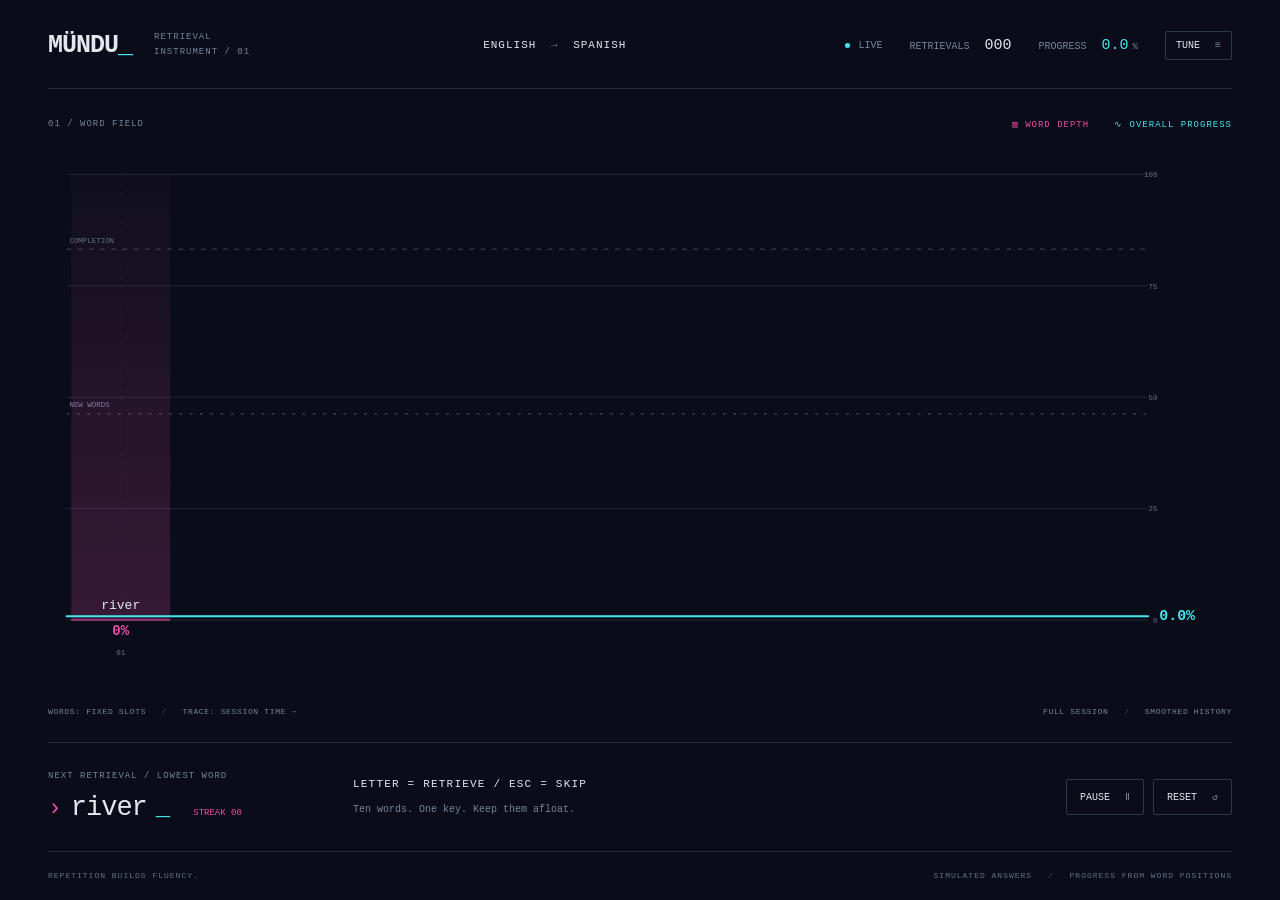
==== index.html @ be2f01e1 "chore: save physics explorer, simulations, and visual assets" ====
<!doctype html>
<html lang="en">
<head>
  <meta charset="utf-8">
  <meta name="viewport" content="width=device-width, initial-scale=1">
  <meta name="theme-color" content="#0A0D19">
  <title>Mündu — Retrieval instrument</title>
  <link rel="stylesheet" href="style.css">
  <script src="physics.js" defer></script>
  <script src="app.js" defer></script>
</head>
<body>
  <main>
    <header>
      <div class="identity"><h1>MÜNDU<span>_</span></h1><span class="edition">RETRIEVAL INSTRUMENT / 01</span></div>
      <div class="language">ENGLISH <span>→</span> SPANISH</div>
      <div class="readouts"><span class="status"><i id="status-dot"></i><span id="status">LIVE</span></span><span>RETRIEVALS <b id="count">000</b></span><span>PROGRESS <b id="score">0.0</b><small>%</small></span><button id="tune" type="button" aria-expanded="false" aria-controls="tuning-panel">TUNE <span>≡</span></button></div>
    </header>

    <section id="tuning-panel" class="tuning-panel" aria-label="Live tuning settings" hidden>
      <div class="tuning-title"><span>INSTRUMENT TUNING</span><button id="tuning-close" type="button" aria-label="Close tuning settings">CLOSE ×</button></div>
      <p>Change values live. Session Reset keeps your settings; reload restores defaults.</p>
      <div id="tuning-fields"></div>
      <button id="tuning-defaults" type="button">RESTORE DEFAULT SETTINGS ↺</button>
    </section>

    <section class="instrument" aria-label="Vocabulary states and session performance">
      <div class="chart-heading"><span>01 / WORD FIELD</span><div class="legend"><span class="magenta">▥ WORD DEPTH</span><span class="cyan">∿ OVERALL PROGRESS</span></div></div>
      <div class="chart-wrap">
        <svg id="chart" viewBox="0 0 1270 560" role="img" aria-labelledby="chart-title chart-description">
          <title id="chart-title">Falling vocabulary and overall progress</title>
          <desc id="chart-description">One word begins active; the remaining words appear progressively in ten fixed slots. Active words fall with time and rise on retrieval. The cyan line independently shows successive progress observations, from zero at the bottom to one hundred at the top.</desc>
          <defs><linearGradient id="bar-fill" x1="0" y1="0" x2="0" y2="1"><stop offset="0" stop-color="#ED4CA8" stop-opacity=".025"/><stop offset="1" stop-color="#ED4CA8" stop-opacity=".20"/></linearGradient></defs>
          <g id="grid"></g><g id="bars"></g>
          <path id="trace" fill="none" stroke="#43E6ED" stroke-width="2.3" stroke-linejoin="round" stroke-linecap="round"/>
          <g id="labels"></g>
          <text id="trace-percentage" x="1192" y="498" fill="#43E6ED" font-size="16" font-weight="700" dominant-baseline="central" stroke="#0A0D19" stroke-width="4" paint-order="stroke" aria-label="Current overall progress">0.0%</text>
        </svg>
      </div>
      <div class="chart-foot"><span>WORDS: FIXED SLOTS <span class="divider">/</span> TRACE: SESSION TIME →</span><span>FULL SESSION <span class="divider">/</span> SMOOTHED HISTORY</span></div>
    </section>

    <section class="terminal" aria-label="Retrieval controls">
      <div class="target"><span class="eyebrow">NEXT RETRIEVAL / LOWEST WORD</span><div><span class="chevron">›</span> <strong id="target-word">window</strong><span class="cursor">_</span><span id="target-streak" class="streak">STREAK 00</span><span id="target-hint" class="streak" hidden></span></div></div>
      <div class="instruction"><span id="prompt">LETTER = RETRIEVE / ESC = SKIP</span><span id="feedback">Ten words. One key. Keep them afloat.</span></div>
      <div class="controls"><button id="pause" type="button">PAUSE <span>Ⅱ</span></button><button id="reset" type="button">RESET <span>↺</span></button></div>
    </section>
    <footer><span>REPETITION BUILDS FLUENCY.</span><span>SIMULATED ANSWERS <span class="divider">/</span> PROGRESS FROM WORD POSITIONS</span></footer>
  </main>
  <dialog id="completion-screen" aria-labelledby="completion-title" aria-describedby="completion-description">
    <div class="completion-top"><span><i></i> SESSION COMPLETE</span><span>MÜNDU / FINISH SIGNAL</span></div>
    <div class="completion-hero">
      <div><p class="completion-kicker">EVERY WORD. OVER THE LINE.</p><h2 id="completion-title">ALL WORDS<br><em>AFLOAT.</em></h2><p id="completion-description">You lifted the entire vocabulary.<br>One complete journey.</p></div>
      <div class="completion-percent">100<span>%</span><small>DATASET COMPLETE</small></div>
    </div>
    <div class="completion-bottom">
      <div class="completion-stats"><span>SESSION TIME <b id="completion-time">00:00</b></span><span>ANSWERS <b id="completion-count">0</b></span><span>WORDS <b id="completion-word-count">—</b></span></div>
      <div class="completion-actions"><button id="completion-review" type="button">VIEW JOURNEY ↗</button><button id="completion-again" type="button" autofocus>PLAY AGAIN <span>↺</span></button></div>
    </div>
  </dialog>
</body>
</html>
---- style.css ----
:root { color-scheme: dark; --bg:#0A0D19; --text:#e3e8ef; --muted:#778399; --line:#232a3b; --cyan:#43E6ED; --pink:#ED4CA8; }
* { box-sizing:border-box; }
body { margin:0; background:var(--bg); color:var(--text); font-family:ui-monospace,SFMono-Regular,Menlo,Consolas,"Liberation Mono",monospace; }
main { min-height:100svh; max-width:1800px; margin:auto; padding:30px 48px 20px; display:flex; flex-direction:column; }
header { display:flex; align-items:center; justify-content:space-between; gap:28px; padding-bottom:27px; border-bottom:1px solid var(--line); }
h1 { font-size:25px; letter-spacing:-1px; margin:0; font-weight:600; } h1 span { color:var(--cyan); }
.identity { display:flex; gap:22px; align-items:center; } .edition { font-size:9px; color:var(--muted); letter-spacing:1px; max-width:110px; line-height:1.7; }
.language { font-size:11px; letter-spacing:1px; white-space:nowrap; } .language span { color:var(--muted); margin:0 7px; }
.readouts { display:flex; gap:27px; font-size:10px; color:var(--muted); align-items:center; white-space:nowrap; }
.readouts b { color:var(--text); font-size:15px; font-weight:400; margin-left:9px; font-variant-numeric:tabular-nums; } .readouts #score { color:var(--cyan); } small { font-size:9px; margin-left:4px; }
.status { display:flex; align-items:center; gap:8px; } .status i { width:5px; height:5px; border-radius:50%; background:var(--cyan); } .status.paused i { background:var(--muted); }
.instrument { flex:1; display:flex; flex-direction:column; padding-top:30px; min-height:380px; }
.chart-heading,.chart-foot { display:flex; align-items:center; justify-content:space-between; color:var(--muted); font-size:9px; letter-spacing:1px; gap:15px; }
.legend { display:flex; gap:25px; } .magenta { color:var(--pink); } .cyan { color:var(--cyan); }
.chart-wrap { flex:1; display:flex; align-items:stretch; margin:22px 0 14px; min-height:340px; }
svg { display:block; width:100%; height:100%; min-height:340px; max-height:calc(100svh - 300px); overflow:visible; }
.chart-foot { font-size:8px; letter-spacing:.65px; padding-bottom:26px; } .divider { color:#3f4c64; padding:0 10px; }
.terminal { border-top:1px solid var(--line); border-bottom:1px solid var(--line); padding:28px 0; display:flex; align-items:center; gap:35px; }
.target { min-width:270px; } .eyebrow { color:var(--muted); font-size:9px; letter-spacing:1px; display:block; margin-bottom:12px; } .target>div { display:flex; align-items:baseline; gap:9px; }
.target strong { font-size:27px; font-weight:400; letter-spacing:-1px; } .chevron { color:var(--pink); font-size:23px; } .cursor { color:var(--cyan); animation:blink 1.2s steps(2,end) infinite; font-size:24px; } .streak { font-size:9px; color:var(--pink); margin-left:14px; white-space:nowrap; }
.instruction { flex:1; display:flex; flex-direction:column; gap:12px; min-width:250px; } #prompt { font-size:11px; letter-spacing:1.2px; } #feedback { color:var(--muted); font-size:10px; line-height:1.5; min-height:15px; }
.controls { display:flex; gap:9px; align-items:center; white-space:nowrap; } button,select { font:inherit; font-size:10px; background:transparent; color:var(--text); border:1px solid #30394c; border-radius:2px; padding:11px 13px; cursor:pointer; } button:hover,select:hover { border-color:var(--cyan); color:var(--cyan); } button:focus-visible,select:focus-visible { outline:2px solid var(--cyan); outline-offset:4px; } button span { margin-left:9px; color:var(--muted); } label { font-size:8px; color:var(--muted); display:flex; align-items:center; gap:8px; margin-right:6px; } select { padding:10px 7px; } option { background:var(--bg); }
footer { display:flex; justify-content:space-between; padding-top:19px; font-size:8px; letter-spacing:1px; color:#657087; gap:20px; }
@keyframes blink { 50% { opacity:0; } }
@media(min-height:950px) { .chart-wrap { min-height:560px; } }
@media(max-width:1100px) { main { padding:24px; } .edition { display:none; } .readouts { gap:16px; } .terminal { flex-wrap:wrap; gap:24px; } .controls { margin-left:auto; } .target { min-width:240px; } }
@media(max-width:700px) { main { padding:20px 16px; } header { flex-wrap:wrap; gap:20px; } .readouts { width:100%; justify-content:space-between; } .legend { gap:12px; font-size:8px; } .chart-heading { letter-spacing:0; } .chart-foot { flex-wrap:wrap; line-height:1.6; } .instruction { min-width:200px; } .controls { margin-left:0; } footer { font-size:7px; line-height:1.7; } }
@media(prefers-reduced-motion:reduce) { .cursor { animation:none; } }

@media(max-width:1200px) { header { flex-wrap:wrap; } .readouts { flex-wrap:wrap; gap:16px; } }

#tune { padding:8px 10px; }
.tuning-panel { position:fixed; z-index:10; top:105px; right:32px; width:min(470px,calc(100vw - 32px)); max-height:calc(100svh - 130px); overflow:auto; padding:20px; background:var(--bg); border:1px solid #3b4862; box-shadow:0 12px 40px #0008; }
.tuning-panel[hidden] { display:none; }
.tuning-title { display:flex; align-items:center; justify-content:space-between; font-size:11px; letter-spacing:1px; color:var(--cyan); }
.tuning-title button { padding:7px; font-size:9px; }
.tuning-panel p { font-size:10px; line-height:1.7; color:var(--muted); margin:16px 0; }
.tuning-panel fieldset { border:0; border-top:1px solid var(--line); padding:12px 0; margin:12px 0; }
.tuning-panel legend { color:var(--pink); font-size:9px; letter-spacing:1px; padding-right:12px; }
.tuning-row { display:flex; justify-content:space-between; gap:16px; margin:0; padding:9px 0; }
.tuning-row>span { color:var(--text); font-size:11px; }
.tuning-row small { display:block; margin:5px 0 0; font-size:9px; color:var(--muted); line-height:1.4; }
.tuning-row input { width:86px; flex-shrink:0; height:32px; border:1px solid #30394c; border-radius:2px; padding:6px; background:transparent; color:var(--cyan); font:inherit; font-size:12px; }
.tuning-row input:focus-visible { outline:1px solid var(--cyan); outline-offset:2px; }

/* Fade only on entry; a returning word regains its contrast immediately. */
#bars .word-faded, #labels .word-faded { transition:fill 240ms ease,stroke 240ms ease,opacity 240ms ease; }
#bars rect.word-faded { fill:#303748; opacity:0.32; }
#bars line.word-faded { stroke:#424c60; opacity:0.55; }
#labels text.word-faded { fill:#465064; opacity:0.7; }
#bars .word-reactivated, #labels .word-reactivated { animation:word-return 280ms ease-out; }
@keyframes word-return { from { filter:drop-shadow(0 0 4px #ed4ca8aa); } to { filter:drop-shadow(0 0 0 transparent); } }
button:disabled { opacity:0.4; cursor:default; }
@media(prefers-reduced-motion:reduce) {
  #bars .word-faded, #labels .word-faded { transition:none; }
  #bars .word-reactivated, #labels .word-reactivated { animation:none; }
}

#completion-screen { width:min(1080px,calc(100vw - 48px)); max-height:calc(100svh - 48px); overflow:auto; padding:38px; color:var(--text); background:radial-gradient(ellipse at 90% 10%,#43e6ed13,transparent 48%),radial-gradient(ellipse at 0% 100%,#ed4ca81a,transparent 55%),#0a0d19b8; backdrop-filter:blur(2px); border:1px solid #43e6ed70; box-shadow:0 0 90px #43e6ed10; }
#completion-screen::backdrop { background:#06091638; }
#completion-screen[open] { animation:finish-enter 420ms ease-out both; }
.completion-top { display:flex; justify-content:space-between; gap:20px; font-size:9px; letter-spacing:1.4px; color:var(--muted); padding-bottom:22px; border-bottom:1px solid var(--line); }
.completion-top>span:first-child { color:var(--cyan); } .completion-top i { display:inline-block; width:6px; height:6px; margin-right:9px; background:var(--cyan); }
.completion-hero { display:flex; align-items:center; justify-content:space-between; gap:32px; padding:42px 0 35px; }
.completion-kicker { color:var(--pink); font-size:9px; letter-spacing:1.5px; margin:0 0 17px; }
#completion-title { font-size:clamp(38px,6vw,74px); letter-spacing:-4px; font-weight:600; line-height:1.03; margin:0; }
#completion-title em { font-style:normal; color:var(--cyan); }
#completion-description { color:var(--muted); font-size:12px; line-height:1.9; margin:20px 0 0; }
.completion-percent { font-size:clamp(72px,12vw,152px); font-weight:700; letter-spacing:-10px; line-height:1; background:linear-gradient(120deg,var(--cyan) 15%,#a196f3 55%,var(--pink)); color:transparent; background-clip:text; }
.completion-percent>span { font-size:.37em; letter-spacing:-3px; } .completion-percent small { display:block; color:var(--cyan); font-size:9px; letter-spacing:2px; margin:18px 0 0; text-align:right; font-weight:400; }
.completion-words { display:grid; grid-template-columns:repeat(5,1fr); gap:8px; margin-bottom:32px; }
.completion-words>span { padding:13px 8px; border:1px solid #43e6ed25; background:#43e6ed05; color:#9ab3bb; font-size:9px; text-align:center; white-space:nowrap; }
#completion-screen[open] .completion-words>span { animation:word-arrive 350ms ease-out both; animation-delay:var(--arrival); }
.completion-bottom { display:flex; justify-content:space-between; align-items:center; gap:25px; border-top:1px solid var(--line); padding-top:24px; }
.completion-stats { display:flex; gap:25px; font-size:8px; color:var(--muted); letter-spacing:.8px; }.completion-stats b { display:block; margin-top:9px; font-size:18px; font-weight:400; color:var(--text); letter-spacing:0; }
.completion-actions { display:flex; gap:10px; } #completion-again { background:var(--cyan); color:var(--bg); border-color:var(--cyan); font-weight:700; padding:15px 20px; } #completion-again span { color:var(--bg); } #completion-again:hover { background:#a3f5f8; }
@keyframes finish-enter { from { opacity:0; transform:translateY(18px) scale(.98); } to { opacity:1; transform:translateY(0) scale(1); } }
@keyframes word-arrive { from { opacity:0; transform:translateY(8px); } to { opacity:1; transform:translateY(0); } }
@media(max-width:700px) { #completion-screen { padding:24px; }.completion-hero { flex-wrap:wrap; }.completion-percent { font-size:100px; letter-spacing:-7px; }.completion-words { grid-template-columns:repeat(2,1fr); }.completion-bottom { flex-wrap:wrap; }.completion-top { font-size:7px; } }
@media(prefers-reduced-motion:reduce) { #completion-screen[open],#completion-screen[open] .completion-words>span { animation:none; } }

/* Compact finish overlay, matching the instrument's terminal styling. */
#completion-screen { width:min(560px,calc(100vw - 40px)); margin:auto; padding:26px; background:#0a0d19e8; backdrop-filter:none; border:1px solid #39475b; box-shadow:0 12px 40px #0005; }
.completion-top { font-size:8px; letter-spacing:1px; padding-bottom:16px; }
.completion-hero { padding:26px 0 22px; gap:20px; }
.completion-kicker { font-size:8px; letter-spacing:.8px; margin-bottom:12px; }
#completion-title { font-size:36px; letter-spacing:-1.5px; line-height:1.08; }
#completion-description { font-size:10px; line-height:1.7; margin-top:13px; }
.completion-percent { font-size:72px; letter-spacing:-5px; background:none; color:var(--cyan); font-weight:500; }
.completion-percent>span { font-size:.4em; letter-spacing:-1px; }
.completion-percent small { font-size:7px; letter-spacing:.7px; margin-top:12px; }
.completion-words { grid-template-columns:repeat(2,1fr); gap:5px; margin-bottom:21px; }
.completion-words>span { padding:8px; font-size:9px; background:transparent; border-color:var(--line); }
.completion-bottom { flex-direction:column; align-items:stretch; gap:20px; padding-top:18px; }
.completion-stats { justify-content:space-between; gap:16px; }
.completion-stats b { font-size:16px; margin-top:7px; }
.completion-actions { justify-content:flex-end; }
#completion-again { background:transparent; color:var(--cyan); border-color:#43e6ed80; padding:11px 15px; font-weight:400; }
#completion-again span { color:var(--cyan); }
#completion-again:hover { background:#43e6ed10; }
@media(max-width:480px) { #completion-screen { padding:20px; } #completion-title { font-size:29px; } .completion-percent { font-size:57px; } .completion-top>span:last-child { display:none; } }

/* Landscape finish summary; vocabulary length is reflected in the count. */
#completion-screen { width:min(720px,calc(100vw - 40px)); padding:24px 30px; }
.completion-hero { padding:24px 0; }
#completion-title { font-size:38px; }
.completion-percent { font-size:90px; }
.completion-bottom { flex-direction:row; align-items:center; gap:25px; }
.completion-stats { flex:1; gap:20px; }
.completion-actions { flex-shrink:0; }
@media(max-width:620px) { #completion-screen { padding:20px; } .completion-bottom { flex-direction:column; align-items:stretch; } #completion-title { font-size:30px; } .completion-percent { font-size:68px; } }
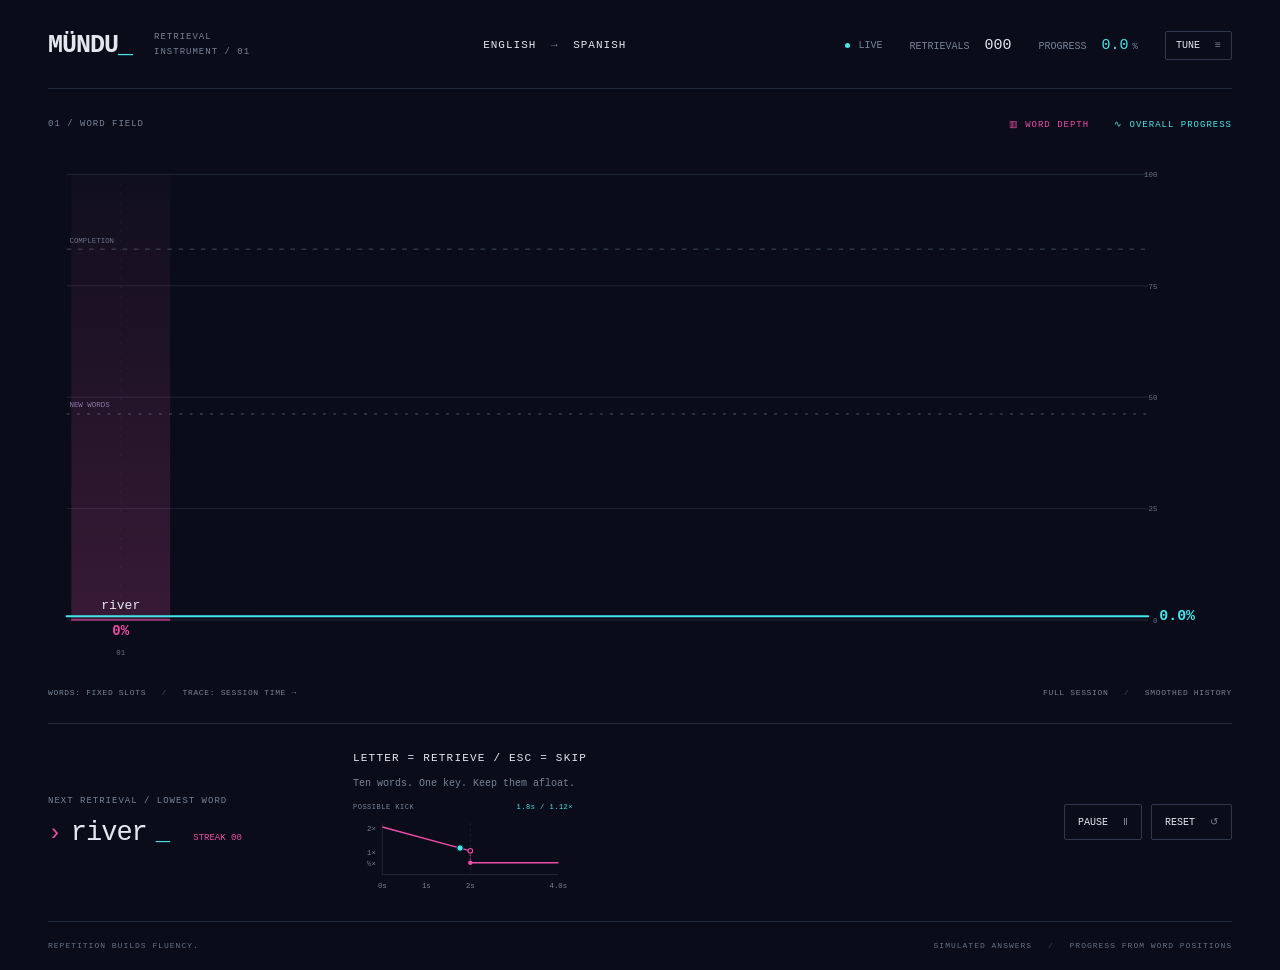
==== commit 63bc5541: "feat: add live kick-strength graph to retrieval prompt" ====
--- a/index.html
+++ b/index.html
@@ -42,7 +42,23 @@
 
     <section class="terminal" aria-label="Retrieval controls">
       <div class="target"><span class="eyebrow">NEXT RETRIEVAL / LOWEST WORD</span><div><span class="chevron">›</span> <strong id="target-word">window</strong><span class="cursor">_</span><span id="target-streak" class="streak">STREAK 00</span><span id="target-hint" class="streak" hidden></span></div></div>
-      <div class="instruction"><span id="prompt">LETTER = RETRIEVE / ESC = SKIP</span><span id="feedback">Ten words. One key. Keep them afloat.</span></div>
+      <div class="instruction"><span id="prompt">LETTER = RETRIEVE / ESC = SKIP</span><span id="feedback">Ten words. One key. Keep them afloat.</span>
+        <div id="kick-graph" class="kick-graph" hidden>
+          <div class="kick-graph-heading"><span>POSSIBLE KICK</span><span id="kick-graph-value">0.0s / 2.00×</span></div>
+          <svg id="kick-graph-svg" viewBox="0 0 240 84" role="img" aria-label="Possible kick multiplier by retrieval time">
+            <path class="kick-axes" d="M32 8 V64 H224"/>
+            <text x="25" y="16" text-anchor="end">2×</text><text x="25" y="42" text-anchor="end">1×</text><text x="25" y="55" text-anchor="end">½×</text>
+            <line id="kick-hint-guide" class="kick-guide" x1="128" x2="128" y1="8" y2="64"/>
+            <path id="kick-reward-curve" class="kick-reward" d="M32 12 L128 38 M128 51 L224 51"/>
+            <line id="kick-reward-drop" class="kick-drop" x1="128" x2="128" y1="38" y2="51"/>
+            <circle id="kick-before-hint" class="kick-open" cx="128" cy="38" r="2.5"/>
+            <circle id="kick-after-hint" class="kick-filled" cx="128" cy="51" r="2.5"/>
+            <circle id="kick-indicator" cx="32" cy="12" r="3.5"/>
+            <text x="32" y="79" text-anchor="middle">0s</text><text id="kick-one-second" x="80" y="79" text-anchor="middle">1s</text>
+            <text id="kick-hint-time" x="128" y="79" text-anchor="middle">2s</text><text id="kick-axis-end" x="224" y="79" text-anchor="middle">4s</text>
+          </svg>
+        </div>
+      </div>
       <div class="controls"><button id="pause" type="button">PAUSE <span>Ⅱ</span></button><button id="reset" type="button">RESET <span>↺</span></button></div>
     </section>
     <footer><span>REPETITION BUILDS FLUENCY.</span><span>SIMULATED ANSWERS <span class="divider">/</span> PROGRESS FROM WORD POSITIONS</span></footer>
--- a/style.css
+++ b/style.css
@@ -109,3 +109,19 @@
 .completion-stats { flex:1; gap:20px; }
 .completion-actions { flex-shrink:0; }
 @media(max-width:620px) { #completion-screen { padding:20px; } .completion-bottom { flex-direction:column; align-items:stretch; } #completion-title { font-size:30px; } .completion-percent { font-size:68px; } }
+
+/* Compact prompt instrument; preserve its space when a prompt ends. */
+.kick-graph { width:220px; max-width:100%; }
+.kick-graph[hidden] { display:block; visibility:hidden; }
+.kick-graph-heading { display:flex; justify-content:space-between; gap:12px; color:var(--muted); font-size:7px; letter-spacing:.5px; }
+#kick-graph-value { color:var(--cyan); font-variant-numeric:tabular-nums; }
+#kick-graph-svg { width:100%; height:auto; min-height:0; max-height:none; margin-top:5px; overflow:visible; }
+#kick-graph-svg text { fill:var(--muted); font-size:8px; }
+.kick-axes,.kick-guide { fill:none; stroke:var(--line); stroke-width:1; }
+.kick-guide { stroke-dasharray:2 4; }
+.kick-reward,.kick-drop { fill:none; stroke:var(--pink); stroke-width:1.5; }
+.kick-drop { stroke-dasharray:2 2; opacity:.6; }
+.kick-open { fill:var(--bg); stroke:var(--pink); stroke-width:1.2; }
+.kick-filled { fill:var(--pink); }
+#kick-indicator { fill:var(--cyan); stroke:var(--bg); stroke-width:1; }
+@media(max-width:700px) { .kick-graph { width:200px; } }
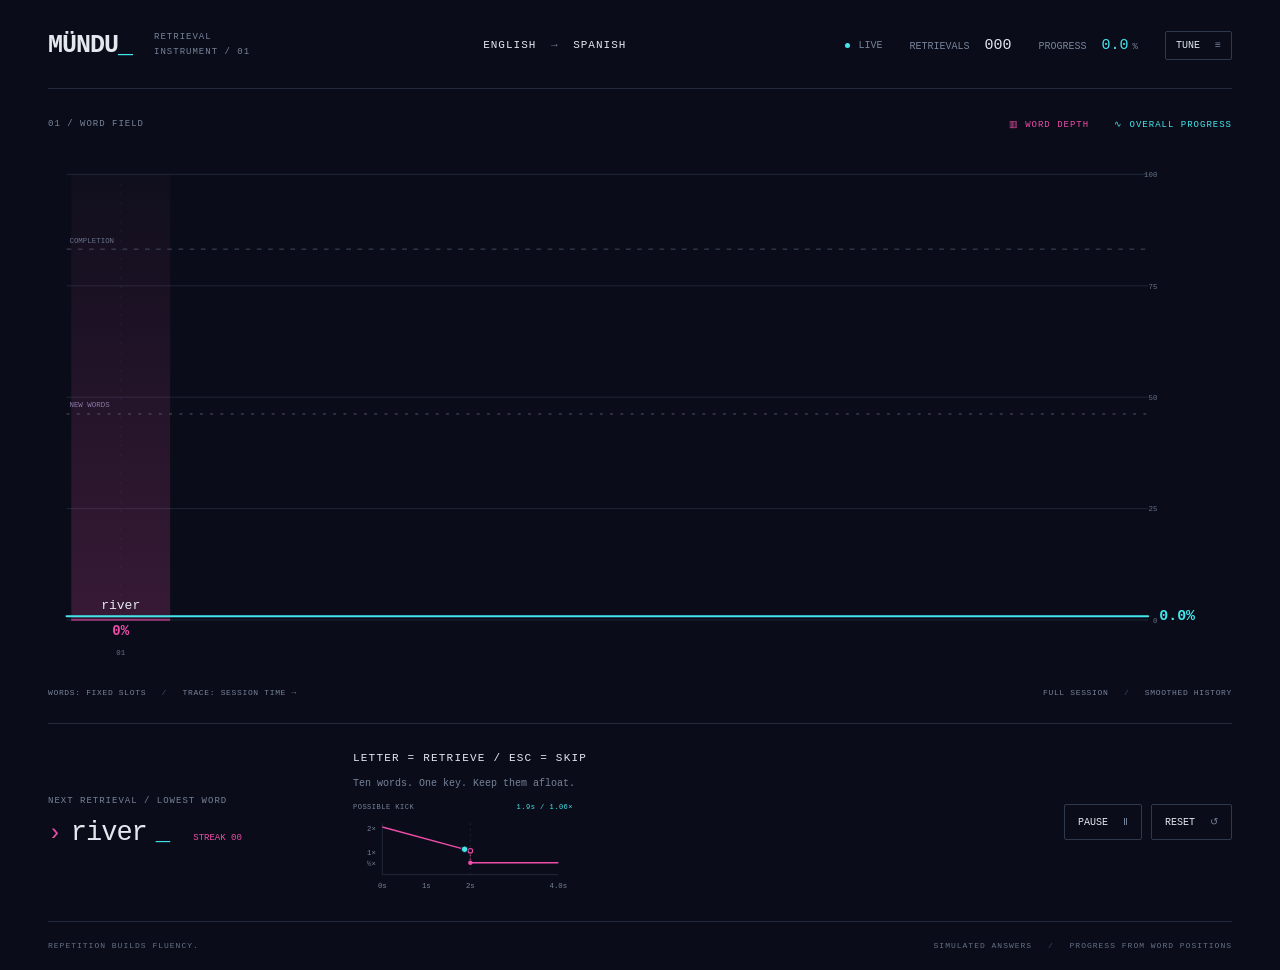
==== commit 1a5a74c8: "feat: add adaptive gravity and intuitive kick height tuning" ====
--- a/index.html
+++ b/index.html
@@ -5,9 +5,9 @@
   <meta name="viewport" content="width=device-width, initial-scale=1">
   <meta name="theme-color" content="#0A0D19">
   <title>Mündu — Retrieval instrument</title>
-  <link rel="stylesheet" href="style.css">
-  <script src="physics.js" defer></script>
-  <script src="app.js" defer></script>
+  <link rel="stylesheet" href="style.css?v=kick-height-defaults-25-5">
+  <script src="physics.js?v=kick-height-defaults-25-5" defer></script>
+  <script src="app.js?v=kick-height-defaults-25-5" defer></script>
 </head>
 <body>
   <main>
--- a/style.css
+++ b/style.css
@@ -125,3 +125,5 @@
 .kick-filled { fill:var(--pink); }
 #kick-indicator { fill:var(--cyan); stroke:var(--bg); stroke-width:1; }
 @media(max-width:700px) { .kick-graph { width:200px; } }
+
+.tuning-row #effective-gravity { color:var(--cyan); font-variant-numeric:tabular-nums; }
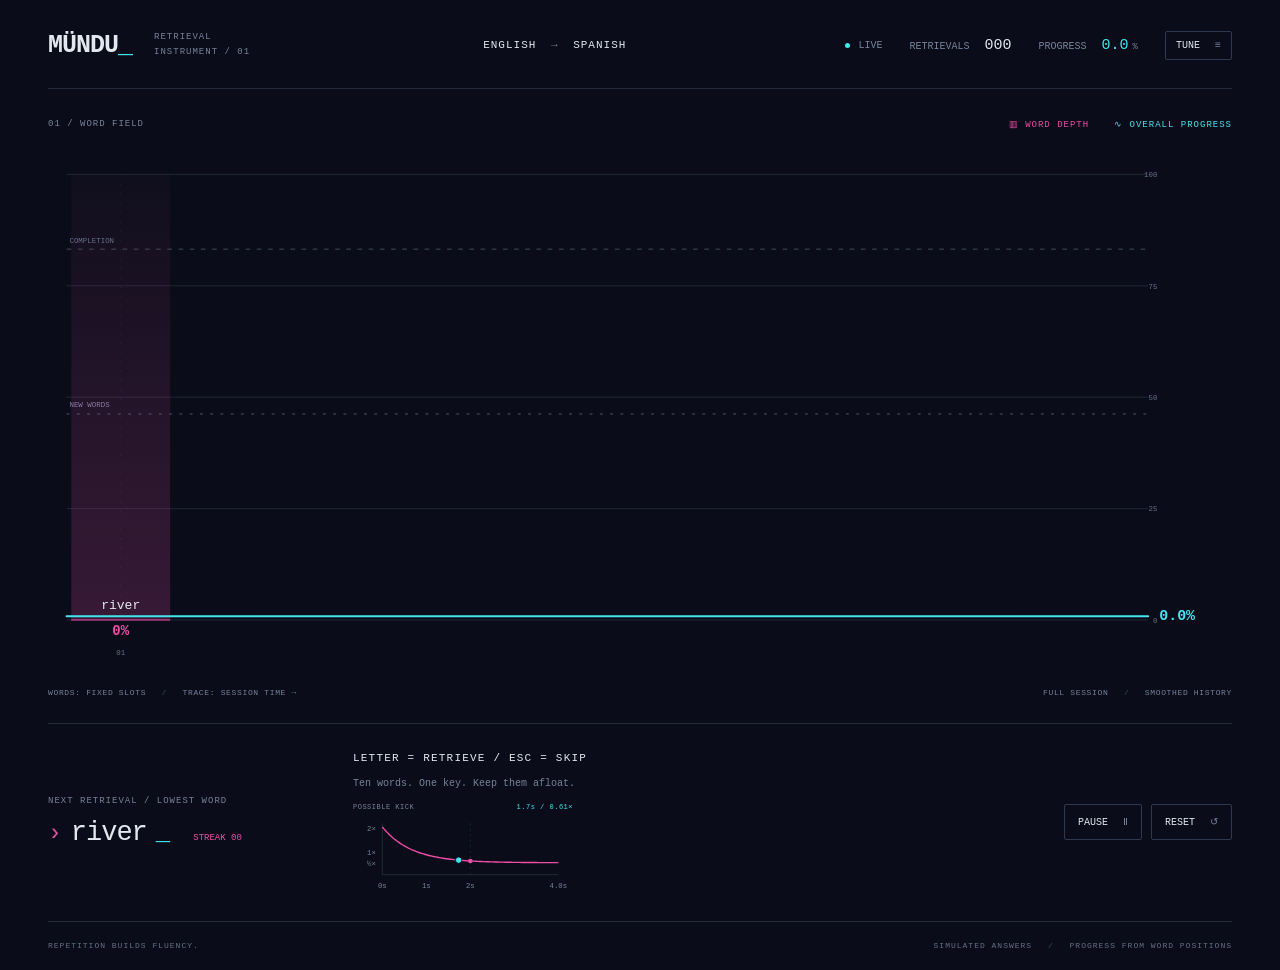
==== commit 2f1c653b: "feat: add exponential retrieval reward curve" ====
--- a/index.html
+++ b/index.html
@@ -5,9 +5,9 @@
   <meta name="viewport" content="width=device-width, initial-scale=1">
   <meta name="theme-color" content="#0A0D19">
   <title>Mündu — Retrieval instrument</title>
-  <link rel="stylesheet" href="style.css?v=kick-height-defaults-25-5">
-  <script src="physics.js?v=kick-height-defaults-25-5" defer></script>
-  <script src="app.js?v=kick-height-defaults-25-5" defer></script>
+  <link rel="stylesheet" href="style.css?v=exponential-v8">
+  <script src="physics.js?v=exponential-v8" defer></script>
+  <script src="app.js?v=exponential-v8" defer></script>
 </head>
 <body>
   <main>
@@ -49,10 +49,8 @@
             <path class="kick-axes" d="M32 8 V64 H224"/>
             <text x="25" y="16" text-anchor="end">2×</text><text x="25" y="42" text-anchor="end">1×</text><text x="25" y="55" text-anchor="end">½×</text>
             <line id="kick-hint-guide" class="kick-guide" x1="128" x2="128" y1="8" y2="64"/>
-            <path id="kick-reward-curve" class="kick-reward" d="M32 12 L128 38 M128 51 L224 51"/>
-            <line id="kick-reward-drop" class="kick-drop" x1="128" x2="128" y1="38" y2="51"/>
-            <circle id="kick-before-hint" class="kick-open" cx="128" cy="38" r="2.5"/>
-            <circle id="kick-after-hint" class="kick-filled" cx="128" cy="51" r="2.5"/>
+            <path id="kick-reward-curve" class="kick-reward" d=""/>
+            <circle id="kick-hint-point" class="kick-filled" cx="128" cy="49.0583" r="2.5"/>
             <circle id="kick-indicator" cx="32" cy="12" r="3.5"/>
             <text x="32" y="79" text-anchor="middle">0s</text><text id="kick-one-second" x="80" y="79" text-anchor="middle">1s</text>
             <text id="kick-hint-time" x="128" y="79" text-anchor="middle">2s</text><text id="kick-axis-end" x="224" y="79" text-anchor="middle">4s</text>
--- a/style.css
+++ b/style.css
@@ -119,9 +119,7 @@
 #kick-graph-svg text { fill:var(--muted); font-size:8px; }
 .kick-axes,.kick-guide { fill:none; stroke:var(--line); stroke-width:1; }
 .kick-guide { stroke-dasharray:2 4; }
-.kick-reward,.kick-drop { fill:none; stroke:var(--pink); stroke-width:1.5; }
-.kick-drop { stroke-dasharray:2 2; opacity:.6; }
-.kick-open { fill:var(--bg); stroke:var(--pink); stroke-width:1.2; }
+.kick-reward { fill:none; stroke:var(--pink); stroke-width:1.5; }
 .kick-filled { fill:var(--pink); }
 #kick-indicator { fill:var(--cyan); stroke:var(--bg); stroke-width:1; }
 @media(max-width:700px) { .kick-graph { width:200px; } }
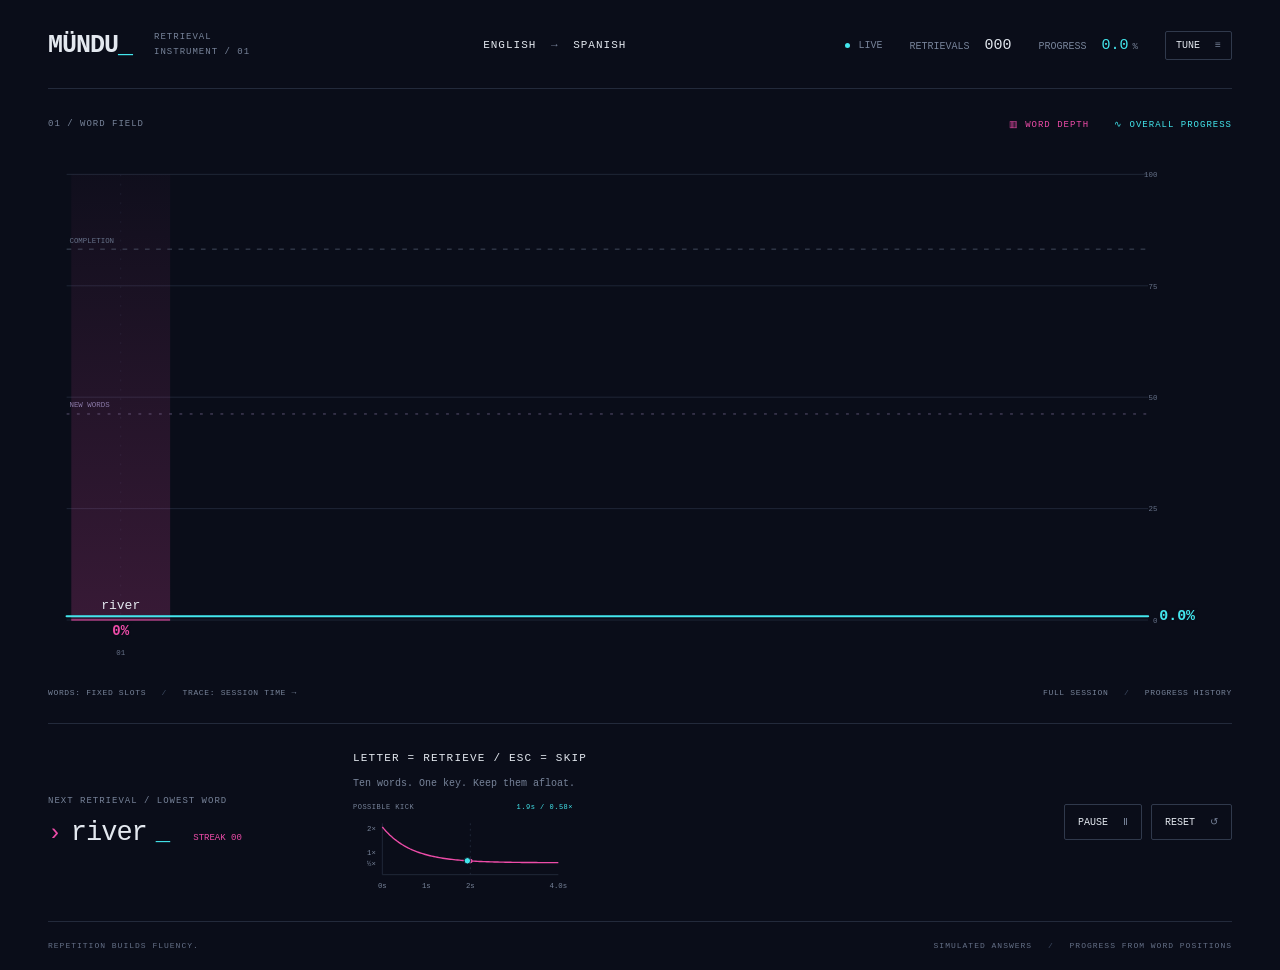
==== commit cfc1ad4f: "refactor: simplify lift animation settings" ====
--- a/index.html
+++ b/index.html
@@ -37,7 +37,7 @@
           <text id="trace-percentage" x="1192" y="498" fill="#43E6ED" font-size="16" font-weight="700" dominant-baseline="central" stroke="#0A0D19" stroke-width="4" paint-order="stroke" aria-label="Current overall progress">0.0%</text>
         </svg>
       </div>
-      <div class="chart-foot"><span>WORDS: FIXED SLOTS <span class="divider">/</span> TRACE: SESSION TIME →</span><span>FULL SESSION <span class="divider">/</span> SMOOTHED HISTORY</span></div>
+      <div class="chart-foot"><span>WORDS: FIXED SLOTS <span class="divider">/</span> TRACE: SESSION TIME →</span><span>FULL SESSION <span class="divider">/</span> PROGRESS HISTORY</span></div>
     </section>
 
     <section class="terminal" aria-label="Retrieval controls">
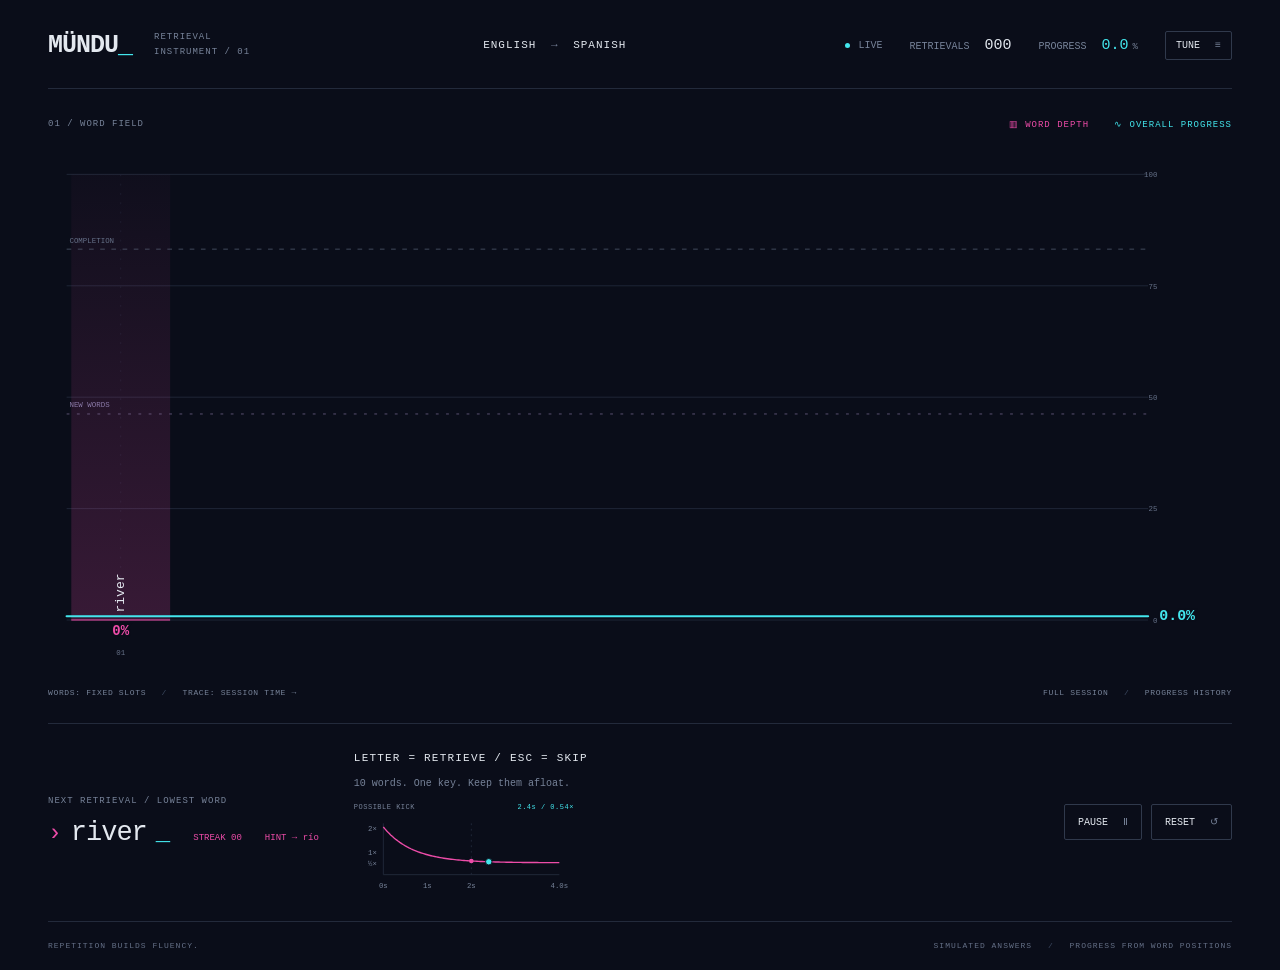
==== commit 89881e59: "feat: add adjustable word count and vertical labels" ====
--- a/index.html
+++ b/index.html
@@ -29,7 +29,7 @@
       <div class="chart-wrap">
         <svg id="chart" viewBox="0 0 1270 560" role="img" aria-labelledby="chart-title chart-description">
           <title id="chart-title">Falling vocabulary and overall progress</title>
-          <desc id="chart-description">One word begins active; the remaining words appear progressively in ten fixed slots. Active words fall with time and rise on retrieval. The cyan line independently shows successive progress observations, from zero at the bottom to one hundred at the top.</desc>
+          <desc id="chart-description">One word begins active; the remaining words appear progressively in fixed slots. Active words fall with time and rise on retrieval. The cyan line independently shows successive progress observations, from zero at the bottom to one hundred at the top.</desc>
           <defs><linearGradient id="bar-fill" x1="0" y1="0" x2="0" y2="1"><stop offset="0" stop-color="#ED4CA8" stop-opacity=".025"/><stop offset="1" stop-color="#ED4CA8" stop-opacity=".20"/></linearGradient></defs>
           <g id="grid"></g><g id="bars"></g>
           <path id="trace" fill="none" stroke="#43E6ED" stroke-width="2.3" stroke-linejoin="round" stroke-linecap="round"/>
--- a/style.css
+++ b/style.css
@@ -19,7 +19,7 @@
 .target { min-width:270px; } .eyebrow { color:var(--muted); font-size:9px; letter-spacing:1px; display:block; margin-bottom:12px; } .target>div { display:flex; align-items:baseline; gap:9px; }
 .target strong { font-size:27px; font-weight:400; letter-spacing:-1px; } .chevron { color:var(--pink); font-size:23px; } .cursor { color:var(--cyan); animation:blink 1.2s steps(2,end) infinite; font-size:24px; } .streak { font-size:9px; color:var(--pink); margin-left:14px; white-space:nowrap; }
 .instruction { flex:1; display:flex; flex-direction:column; gap:12px; min-width:250px; } #prompt { font-size:11px; letter-spacing:1.2px; } #feedback { color:var(--muted); font-size:10px; line-height:1.5; min-height:15px; }
-.controls { display:flex; gap:9px; align-items:center; white-space:nowrap; } button,select { font:inherit; font-size:10px; background:transparent; color:var(--text); border:1px solid #30394c; border-radius:2px; padding:11px 13px; cursor:pointer; } button:hover,select:hover { border-color:var(--cyan); color:var(--cyan); } button:focus-visible,select:focus-visible { outline:2px solid var(--cyan); outline-offset:4px; } button span { margin-left:9px; color:var(--muted); } label { font-size:8px; color:var(--muted); display:flex; align-items:center; gap:8px; margin-right:6px; } select { padding:10px 7px; } option { background:var(--bg); }
+.controls { display:flex; gap:9px; align-items:center; white-space:nowrap; } button { font:inherit; font-size:10px; background:transparent; color:var(--text); border:1px solid #30394c; border-radius:2px; padding:11px 13px; cursor:pointer; } button:hover { border-color:var(--cyan); color:var(--cyan); } button:focus-visible { outline:2px solid var(--cyan); outline-offset:4px; } button span { margin-left:9px; color:var(--muted); } label { font-size:8px; color:var(--muted); display:flex; align-items:center; gap:8px; margin-right:6px; }
 footer { display:flex; justify-content:space-between; padding-top:19px; font-size:8px; letter-spacing:1px; color:#657087; gap:20px; }
 @keyframes blink { 50% { opacity:0; } }
 @media(min-height:950px) { .chart-wrap { min-height:560px; } }
@@ -68,16 +68,12 @@
 #completion-description { color:var(--muted); font-size:12px; line-height:1.9; margin:20px 0 0; }
 .completion-percent { font-size:clamp(72px,12vw,152px); font-weight:700; letter-spacing:-10px; line-height:1; background:linear-gradient(120deg,var(--cyan) 15%,#a196f3 55%,var(--pink)); color:transparent; background-clip:text; }
 .completion-percent>span { font-size:.37em; letter-spacing:-3px; } .completion-percent small { display:block; color:var(--cyan); font-size:9px; letter-spacing:2px; margin:18px 0 0; text-align:right; font-weight:400; }
-.completion-words { display:grid; grid-template-columns:repeat(5,1fr); gap:8px; margin-bottom:32px; }
-.completion-words>span { padding:13px 8px; border:1px solid #43e6ed25; background:#43e6ed05; color:#9ab3bb; font-size:9px; text-align:center; white-space:nowrap; }
-#completion-screen[open] .completion-words>span { animation:word-arrive 350ms ease-out both; animation-delay:var(--arrival); }
 .completion-bottom { display:flex; justify-content:space-between; align-items:center; gap:25px; border-top:1px solid var(--line); padding-top:24px; }
 .completion-stats { display:flex; gap:25px; font-size:8px; color:var(--muted); letter-spacing:.8px; }.completion-stats b { display:block; margin-top:9px; font-size:18px; font-weight:400; color:var(--text); letter-spacing:0; }
 .completion-actions { display:flex; gap:10px; } #completion-again { background:var(--cyan); color:var(--bg); border-color:var(--cyan); font-weight:700; padding:15px 20px; } #completion-again span { color:var(--bg); } #completion-again:hover { background:#a3f5f8; }
 @keyframes finish-enter { from { opacity:0; transform:translateY(18px) scale(.98); } to { opacity:1; transform:translateY(0) scale(1); } }
-@keyframes word-arrive { from { opacity:0; transform:translateY(8px); } to { opacity:1; transform:translateY(0); } }
-@media(max-width:700px) { #completion-screen { padding:24px; }.completion-hero { flex-wrap:wrap; }.completion-percent { font-size:100px; letter-spacing:-7px; }.completion-words { grid-template-columns:repeat(2,1fr); }.completion-bottom { flex-wrap:wrap; }.completion-top { font-size:7px; } }
-@media(prefers-reduced-motion:reduce) { #completion-screen[open],#completion-screen[open] .completion-words>span { animation:none; } }
+@media(max-width:700px) { #completion-screen { padding:24px; }.completion-hero { flex-wrap:wrap; }.completion-percent { font-size:100px; letter-spacing:-7px; }.completion-bottom { flex-wrap:wrap; }.completion-top { font-size:7px; } }
+@media(prefers-reduced-motion:reduce) { #completion-screen[open] { animation:none; } }
 
 /* Compact finish overlay, matching the instrument's terminal styling. */
 #completion-screen { width:min(560px,calc(100vw - 40px)); margin:auto; padding:26px; background:#0a0d19e8; backdrop-filter:none; border:1px solid #39475b; box-shadow:0 12px 40px #0005; }
@@ -89,8 +85,6 @@
 .completion-percent { font-size:72px; letter-spacing:-5px; background:none; color:var(--cyan); font-weight:500; }
 .completion-percent>span { font-size:.4em; letter-spacing:-1px; }
 .completion-percent small { font-size:7px; letter-spacing:.7px; margin-top:12px; }
-.completion-words { grid-template-columns:repeat(2,1fr); gap:5px; margin-bottom:21px; }
-.completion-words>span { padding:8px; font-size:9px; background:transparent; border-color:var(--line); }
 .completion-bottom { flex-direction:column; align-items:stretch; gap:20px; padding-top:18px; }
 .completion-stats { justify-content:space-between; gap:16px; }
 .completion-stats b { font-size:16px; margin-top:7px; }
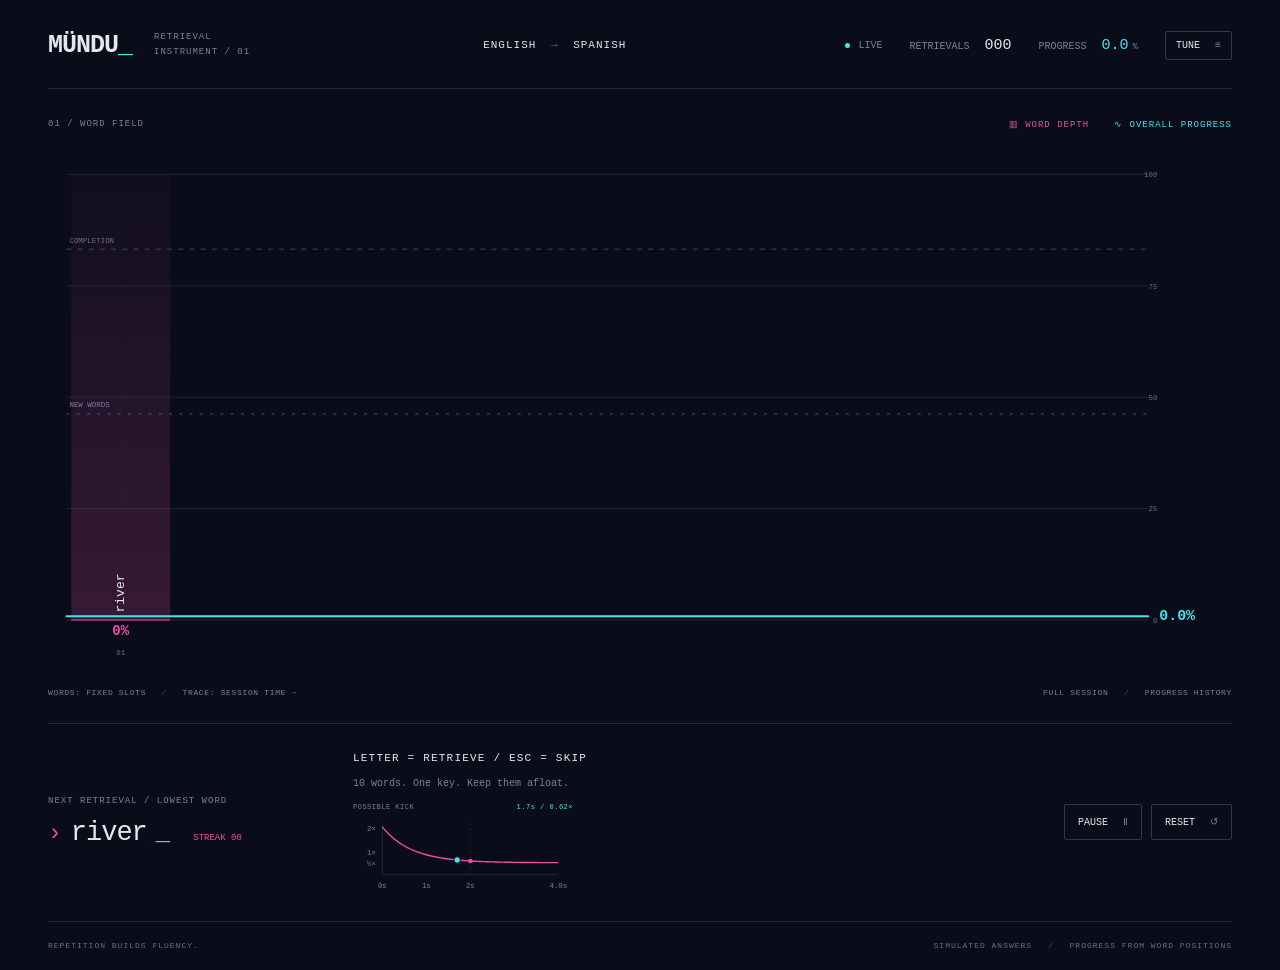
==== commit b87633a1: "feat: save and restore preferred tuning defaults" ====
--- a/index.html
+++ b/index.html
@@ -19,9 +19,10 @@
 
     <section id="tuning-panel" class="tuning-panel" aria-label="Live tuning settings" hidden>
       <div class="tuning-title"><span>INSTRUMENT TUNING</span><button id="tuning-close" type="button" aria-label="Close tuning settings">CLOSE ×</button></div>
-      <p>Change values live. Session Reset keeps your settings; reload restores defaults.</p>
+      <p>Change values live; Total words applies on Reset. Save defaults for future visits.</p>
       <div id="tuning-fields"></div>
-      <button id="tuning-defaults" type="button">RESTORE DEFAULT SETTINGS ↺</button>
+      <button id="tuning-save" type="button">SAVE AS DEFAULTS</button>
+      <button id="tuning-defaults" type="button">RESTORE FACTORY DEFAULTS ↺</button>
     </section>
 
     <section class="instrument" aria-label="Vocabulary states and session performance">
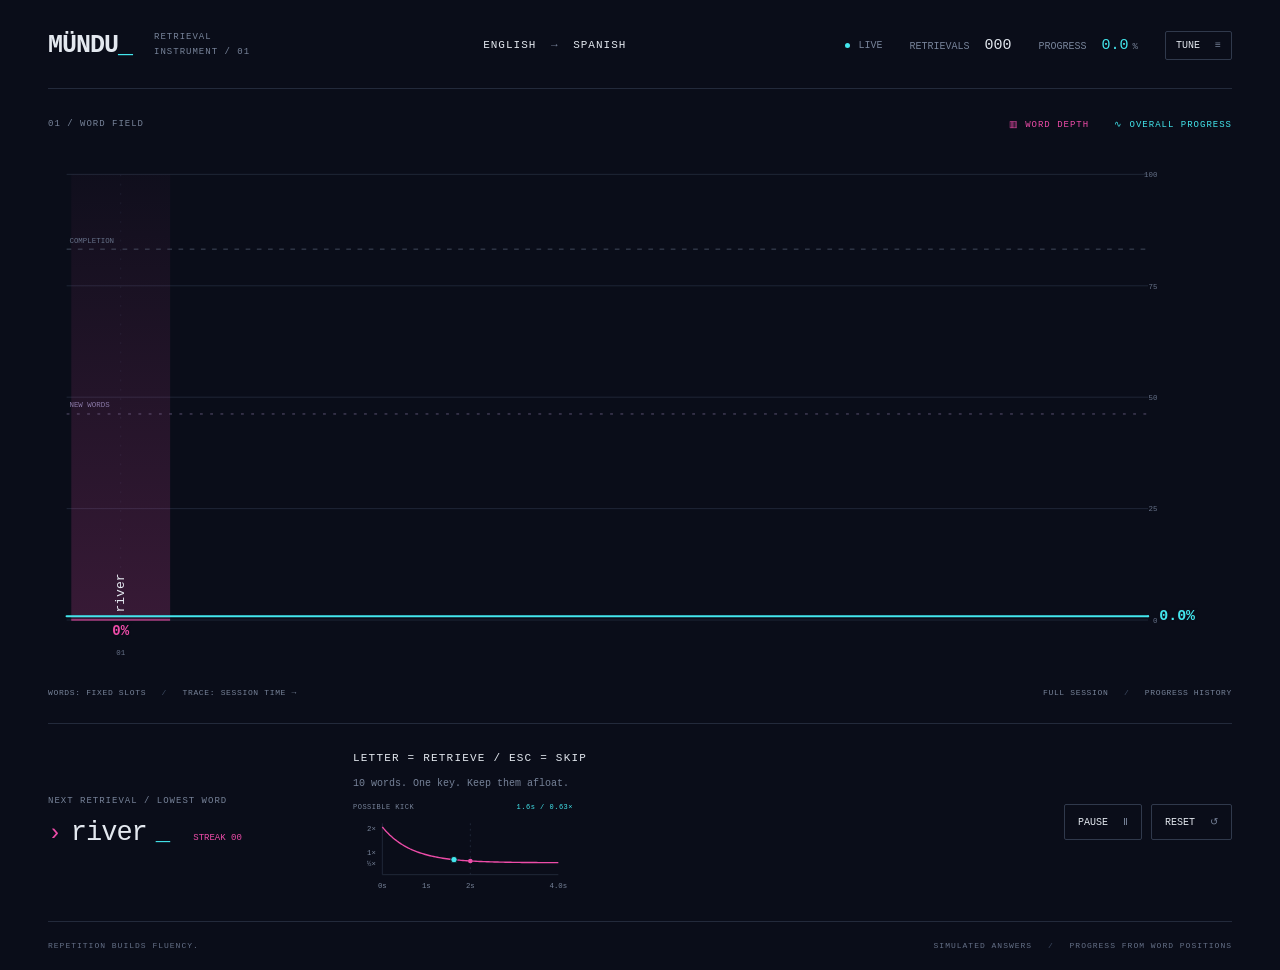
==== commit 20160f50: "perf: avoid redundant rendering and suspend inactive frames" ====
--- a/index.html
+++ b/index.html
@@ -34,6 +34,7 @@
           <defs><linearGradient id="bar-fill" x1="0" y1="0" x2="0" y2="1"><stop offset="0" stop-color="#ED4CA8" stop-opacity=".025"/><stop offset="1" stop-color="#ED4CA8" stop-opacity=".20"/></linearGradient></defs>
           <g id="grid"></g><g id="bars"></g>
           <path id="trace" fill="none" stroke="#43E6ED" stroke-width="2.3" stroke-linejoin="round" stroke-linecap="round"/>
+          <path id="trace-live" fill="none" stroke="#43E6ED" stroke-width="2.3" stroke-linejoin="round" stroke-linecap="round"/>
           <g id="labels"></g>
           <text id="trace-percentage" x="1192" y="498" fill="#43E6ED" font-size="16" font-weight="700" dominant-baseline="central" stroke="#0A0D19" stroke-width="4" paint-order="stroke" aria-label="Current overall progress">0.0%</text>
         </svg>
